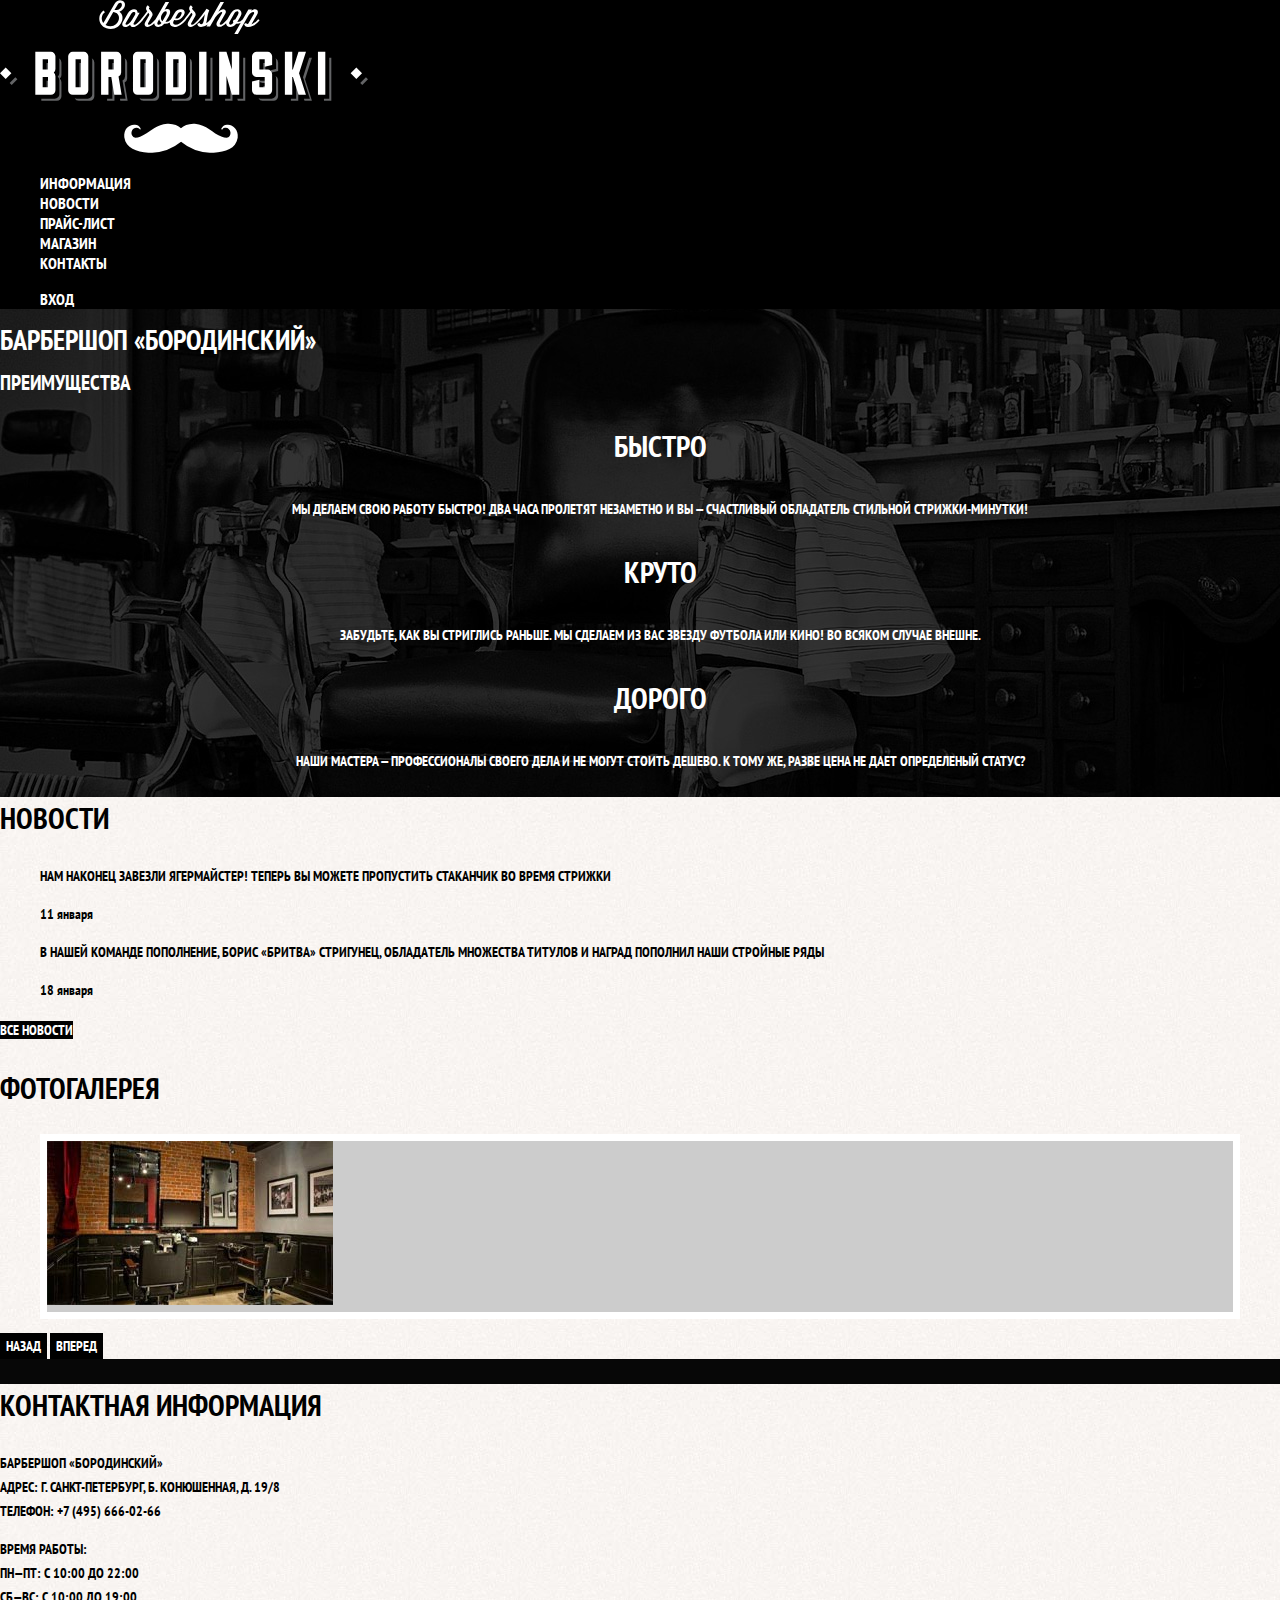
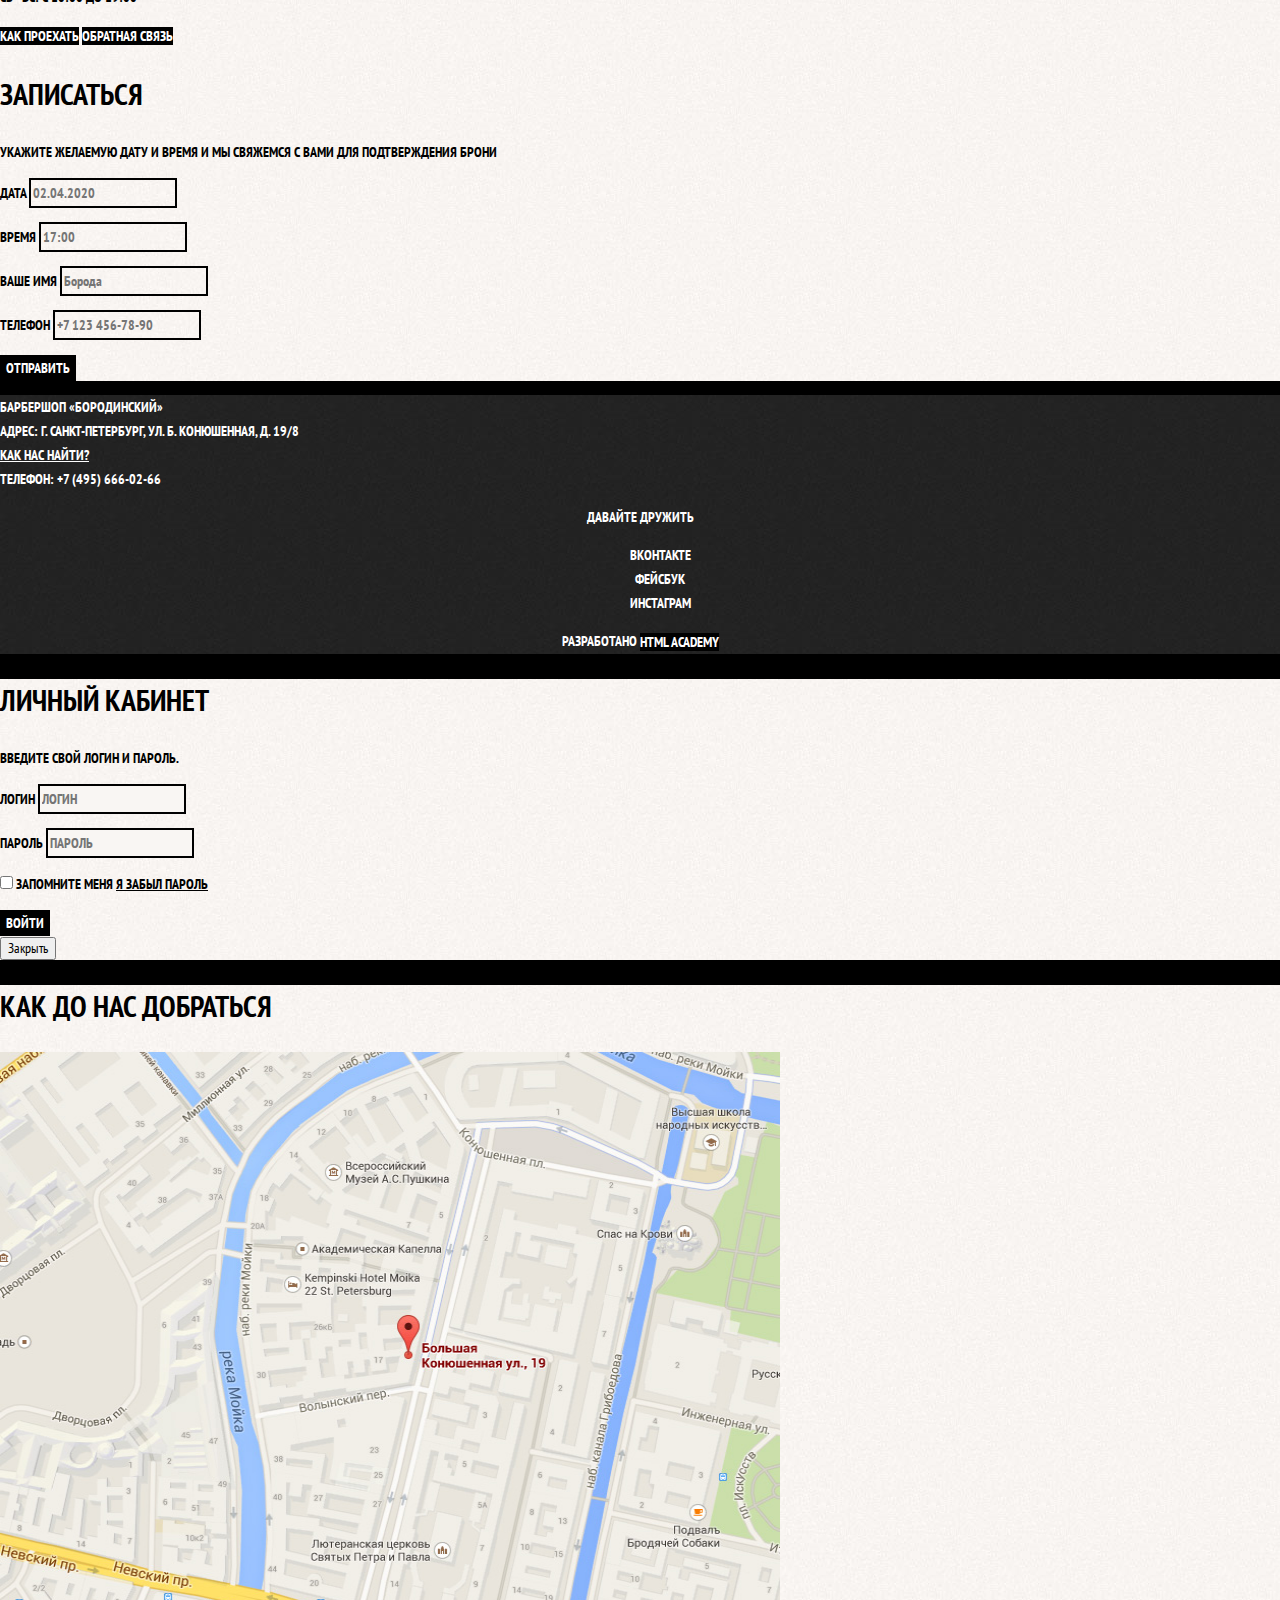
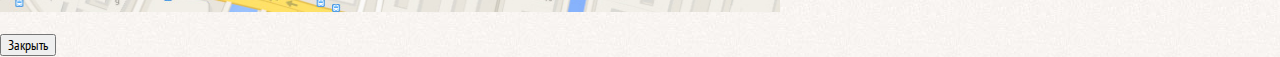
==== index.html @ 9e7d25ff "add styles for catalog & catalog-item" ====
<!DOCTYPE html>
<html lang="en">
<head>
    <meta charset="UTF-8">
    <meta name="viewport" content="width=device-width, initial-scale=1.0">
    <title>Барбершоп «Бородинский»</title>
    <link href="https://fonts.googleapis.com/css?family=PT+Sans+Narrow:400,700&display=swap&subset=cyrillic" rel="stylesheet">
    <link rel="stylesheet" href="css/normalize.css">
    <link rel="stylesheet" href="css/style.css">
</head>
<body>
    <header class="main-header">
        <nav class="main-navigation">
            <a class="main-header-logo">
                <img src="img/index-logo.svg" alt="" width="368" height="153" alt="Логотип барбершопа">
            </a>
            <ul class="site-navigation">
                <li><a href="info.html">Информация</a></li>
                <li><a href="news.html">Новости</a></li>
                <li><a href="price.html">Прайс-лист</a></li>
                <li><a href="catalog.html">Магазин</a></li>
                <li><a href="contacts.html">Контакты</a></li>
            </ul>
            <ul class="user-navigation">
                <li class="login-link">
                    <a href="login.html" class="login-link">Вход</a>
                </li>
            </ul>
        </nav>
    </header>
    <main class="container">

        <h1 class="visually-hidden">Барбершоп «Бородинский»</h1>

        <section class="features">
            <h2 class="visually-hidden">Преимущества</h2>
            <ul class="features-list">
                <li class="feature-item">
                    <h3>Быстро</h3>
                    <p>МЫ ДЕЛАЕМ СВОЮ РАБОТУ БЫСТРО! ДВА ЧАСА ПРОЛЕТЯТ НЕЗАМЕТНО И ВЫ — СЧАСТЛИВЫЙ ОБЛАДАТЕЛЬ СТИЛЬНОЙ СТРИЖКИ-МИНУТКИ!</p>
                </li>
                <li class="feature-item">
                    <h3>Круто</h3>
                    <p>ЗАБУДЬТЕ, КАК ВЫ СТРИГЛИСЬ РАНЬШЕ. МЫ СДЕЛАЕМ ИЗ ВАС ЗВЕЗДУ ФУТБОЛА ИЛИ КИНО! ВО ВСЯКОМ СЛУЧАЕ ВНЕШНЕ.</p>
                </li>
                <li class="feature-item">
                    <h3>Дорого</h3>
                    <p>НАШИ МАСТЕРА — ПРОФЕССИОНАЛЫ СВОЕГО ДЕЛА И НЕ МОГУТ СТОИТЬ ДЕШЕВО. К ТОМУ ЖЕ, РАЗВЕ ЦЕНА НЕ ДАЕТ ОПРЕДЕЛЕНЫЙ СТАТУС?</p>
                </li>
            </ul>
        </section>
        
        <div class="index-columns">
            <section class="news">
                <h2>Новости</h2>
                <ul class="news-list">
                    <li class="news-item">
                        <p>НАМ НАКОНЕЦ ЗАВЕЗЛИ ЯГЕРМАЙСТЕР! ТЕПЕРЬ ВЫ МОЖЕТЕ ПРОПУСТИТЬ СТАКАНЧИК ВО ВРЕМЯ СТРИЖКИ</p>
                        <time datetime="2016-01-11">11 января</time>
                    </li>
                    <li class="news-item">
                        <p>В НАШЕЙ КОМАНДЕ ПОПОЛНЕНИЕ, БОРИС «БРИТВА» СТРИГУНЕЦ, ОБЛАДAТЕЛЬ МНОЖЕСТВА ТИТУЛОВ И НАГРАД ПОПОЛНИЛ НАШИ СТРОЙНЫЕ РЯДЫ</p>
                        <time datetime="2016-01-18">18 января</time>
                    </li>
                </ul>
                <a href="news.html" class="button">Все новости</a>
            </section>

            <section class="gallery">
                <h2>Фотогалерея</h2>
                <figure class="gallery-content">
                    <a href="#"><img src="img/studio.jpg" width="286" height="164" alt="Интерьер"></a>
                </figure>
                <button class="button gallery-button gallery-button-back" type="button">Назад</button>
                <button class="button gallery-button gallery-button-next" type="button">Вперед</button>
            </section>
        </div>
        
        <div class="index-columns">
            <section class="contacts">
                <h2>Контактная информация</h2>
                <p>
                    БАРБЕРШОП «БОРОДИНСКИЙ»<br>
                    АДРЕС: Г. САНКТ-ПЕТЕРБУРГ, Б. КОНЮШЕННАЯ, Д. 19/8<br>
                    ТЕЛЕФОН: +7 (495) 666-02-66
                </p>
                <p>
                    ВРЕМЯ РАБОТЫ:<br>
                    ПН—ПТ: С 10:00 ДО 22:00<br>
                    СБ—ВС: С 10:00 ДО 19:00
                </p>
                <a href="map.html" class="button">Как проехать</a>
                <a href="contacts.html" class="button">Обратная связь</a>
            </section>

            <section class="appointment">
                <h2>Записаться</h2>
                <p class="appointment-info">Укажите желаемую дату и время и мы свяжемся с вами для подтверждения брони</p>
                <form action="https://echo.htmlacademy.ru" class="appointment-form" method="post">
                    <p class="appointment-item">
                        <label for="appointment-date">Дата</label> 
                        <input id="appointment-date" type="text" name="date" value="" placeholder="02.04.2020">
                    </p>
                    <p class="appointment-item">
                        <label for="appointment-time">Время</label>
                        <input id="appointment-time" type="text" name="time" value="" placeholder="17:00">
                    </p>
                    <p class="appointment-item">
                        <label for="appointment-name">Ваше имя</label>
                        <input id="appointment-name" type="text" name="name" value="" placeholder="Борода">
                    </p>
                    <p class="appointment-item">
                        <label for="appointment-phone">Телефон</label>
                        <input id="appointment-phone" type="tel" name="phone" value="" placeholder="+7 123 456-78-90">
                    </p>
                    <button class="button" type="submit">Отправить</button>
                </form>
            </section>
        </div>
    </main>
    <!-- /.container -->
    <footer class="main-footer">
        <p class="footer-contacts">
            БАРБЕРШОП «БОРОДИНСКИЙ»<br>
            АДРЕС: Г. САНКТ-ПЕТЕРБУРГ, УЛ. Б. КОНЮШЕННАЯ, Д. 19/8<br>
            <a href="map.html">КАК НАС НАЙТИ?</a><br>
            ТЕЛЕФОН: +7 (495) 666-02-66
        </p>
        <div class="footer-social">
            <b>Давайте дружить</b>
            <ul>
                <li><a href="#" class="social-button"></a>Вконтакте</li>
                <li><a href="#" class="social-button"></a>Фейсбук</li>
                <li><a href="#" class="social-button"></a>Инстаграм</li>
            </ul>
        </div>
        <p class="footer-copyright">
            <b>Разработано</b>
            <a href="http://htmlacademy.ru" class="button">HTML Academy</a>
        </p>
    </footer>

    <section class="modal modal-login">
        <h2>Личный кабинет</h2>
        <p>Введите свой логин и пароль.</p>
        <form action="https://echo.htmlacademy.ru" class="login-form" method="post">
            <p>
                <label for="user-login" class="visually-hidden">Логин</label>
                <input id="user-login" class="login-icon-user" type="text" name="login" placeholder="Логин">
            </p>
            <p>
                <label for="user-password" class="visually-hidden">Пароль</label>
                <input id="user-password" class="login-icon-password" type="password" name="password" placeholder="Пароль">
            </p>
            <p class="login-password-info">
                <label class="login-checkbox">
                    <input type="checkbox" name="remember" class="visually-hidden">
                    <span class="checkbox-indicator"></span>
                    Запомните меня
                </label>
                <a href="#" class="restore">Я забыл пароль</a>
            </p>
            <button class="button" type="submit">Войти</button>
        </form>
        <button class="modal-close" type="button">Закрыть</button>
    </section>

    <section class="modal modal-map">
        <h2 class="visually-hidden">Как до нас добраться</h2>
        <p>
            <img src="img/map.jpg" width="780" height="560" alt="Офис компании по адресу ул. Большая Конюшенная 19/8, Санкт-Петербург">
        </p>
        <button class="modal-close" type="button">Закрыть</button>
    </section>
</body>
</html>
---- css/style.css ----
body {
    margin: 0;
    padding: 0;

    font-family: "PT Sans Narrow", Arial, sans-serif;
    font-size: 14px;
    line-height: 24px;
    font-weight: 700;
    color: #ffffff;
    text-transform: uppercase;

    background-color: #000000;
    background-image: url("../img/bg.jpg");
    background-position: top center;
    background-repeat: no-repeat;
}

.inner-page {
    color: #000000;

    background-color: #f9f6f3;
    background-image: url("../img/pattern-light.jpg");
    background-position: 0 0;
    background-repeat: repeat;
}

a {
    text-decoration: none;
}

.button {
    font: inherit;

    text-align: center;
    color: #ffffff;
    vertical-align: middle;
    text-transform: uppercase;

    background-color: #000000;
    border: none;
}

.button:hover,
.button:focus,
.button:active {
    background-color: #663d15;
}

.main-navigation {
    font-size: 16px;
    line-height: 20px;
    color: #ffffff;

    background-color: #000000;
}

.site-navigation,
.user-navigation {
    list-style: none;
}

.site-navigation a,
.user-navigation a {
    color: #ffffff;
}

.site-navigation a:hover,
.site-navigation a:focus,
.user-navigation a:hover,
.user-navigation a:focus {
    background-color: #242424;
}

.features-list {
    list-style: none;
}

.feature-item {
    text-align: center;
}

.feature-item h3 {
    font-size: 30px;
    line-height: 42px;
}

.index-columns {
    color: #000000;

    background-color: #f8f5f2;
    background-image: url("../img/pattern-light.jpg");
    background-position: 0 0;
    background-repeat: repeat;
}

.index-columns h2 {
    font-size: 30px;
    line-height: 42px;
}

.news-list {
    list-style: none;
}

.news-item time {
    text-transform: none;
}

.gallery-content {
    background-color: #cccccc;
    border: 7px solid #ffffff;
}

.appointment-item input {
    font: inherit;

    background-color: transparent;
    border: 2px solid #000000;
}

.appointment-item input:focus {
    border-color: #663d15;
}

.page-title {
    font-size: 30px;
    line-height: 42px;
}

.breadcrumbs {
    list-style: none;
}

.breadcrumbs a {
    color: #000000;
}

.breadcrumbs a:hover,
.breadcrumbs a:focus {
    text-decoration: underline;
}

.breadcrumbs-current {
    color: #aba9a7;
}

.filter fieldset {
    border: none;
}

.filter legend {
    font-size: 24px;
    line-height: 30px;
}

.filter ul {
    list-style: none;
    line-height: 18px;
}

.filter-input:hover + label,
.filter-input:focus + label {
    color: #663d15;
}

.filter-input:disabled + label {
    color: #000000;

    opacity: 0.5;
}

.catalog-list {
    list-style: none;
}

.catalog-item {
    background-color: #f8f8f8;
    box-shadow: 0 0 10px rgba(0, 0, 0, 0.1);
}

.catalog-item:hover {
    box-shadow: 0 0 10px rgba(0, 0, 0, 0.2);
}

.catalog-item a {
    color: #000000;
}

.catalog-item h3 {
    font-size: 14px;
    line-height: 18px;
}

.catalog-category {
    text-transform: none;
}

.catalog-item-price b {
    font-size: 14px;
    line-height: 20px;
    text-align: center;

    background-color: #e5e5e5;
}

.catalog-item-price .button {
    line-height: 20px;
    color: #ffffff;
}

.pagination-list {
    list-style: none;
}

.pagination-item a {
    color: #ffffff;

    background-color: #000000;
}

.pagination-item a:hover,
.pagination-item a:focus,
.pagination-item a:active {
    background-color: #663d15;
}

.pagination-item-current a {
    color: #000000;

    background-color: #ffffff;
}

.pagination-item-current a:hover,
.pagination-item-current a:focus,
.pagination-item-current a:active {
    color: #000000;
    
    background-color: #ffffff;
}

.product-photo-preview {
    list-style: none;
}

.product-photo-preview li {
    box-shadow: 0 0 10px 2px rgba(0, 0, 0, 0.1);
}

.product-photo-full {
    box-shadow: rgba(0, 0, 0, 0.1);
}

.product-article {
    text-align: right;
    color: #aeaeae;
}

.product-price b {
    line-height: 20px;
    text-align: center;

    background-color: #e5e5e5;
}

.product-info h3 {
    font-size: 24px;
    line-height: 30px;
}

.product-info ul {
    list-style: none;
}

.main-footer {
    color: #ffffff;

    background-color: #212121;
    background-image: url("../img/pattern-dark.jpg");
    background-position: 0 0;
    background-repeat: repeat;
}

.footer-contacts a {
    color: #ffffff;
    text-decoration: underline;
}

.footer-contacts a:hover,
.footer-contacts a:focus {
    text-decoration: none;
}

.footer-social {
    text-align: center;
}

.footer-social ul {
    list-style: none;
}

.social-button {
    color: #ffffff;
}

.footer-copyright {
    text-align: center;
}

.footer-copyright .button:hover,
.footer-copyright .button:focus {
    color: #000000;

    background-color: #ffffff;
}

.modal {
    color: #000000;

    background-color: #f8f3f0;
    background-image: url("../img/pattern-light.jpg");
    background-position: 0 0;
    background-repeat: repeat;
}

.modal h2 {
    font-size: 30px;
    line-height: 42px;
}

.login-form input[type="text"],
.login-form input[type="password"] {
    font: inherit;
    color: #000000;
    text-transform: uppercase;

    background-color: #f9f6f3;
    border: 2px solid #000000;
}

.login-form input:focus {
    border-color: #663d15;
}

.login-checkbox:hover,
.login-checkbox:focus {
    color: #663d15;
}

.restore {
    color: #000000;
    text-decoration: underline;
}

.restore:hover,
.restore:focus {
    text-decoration: none;
}
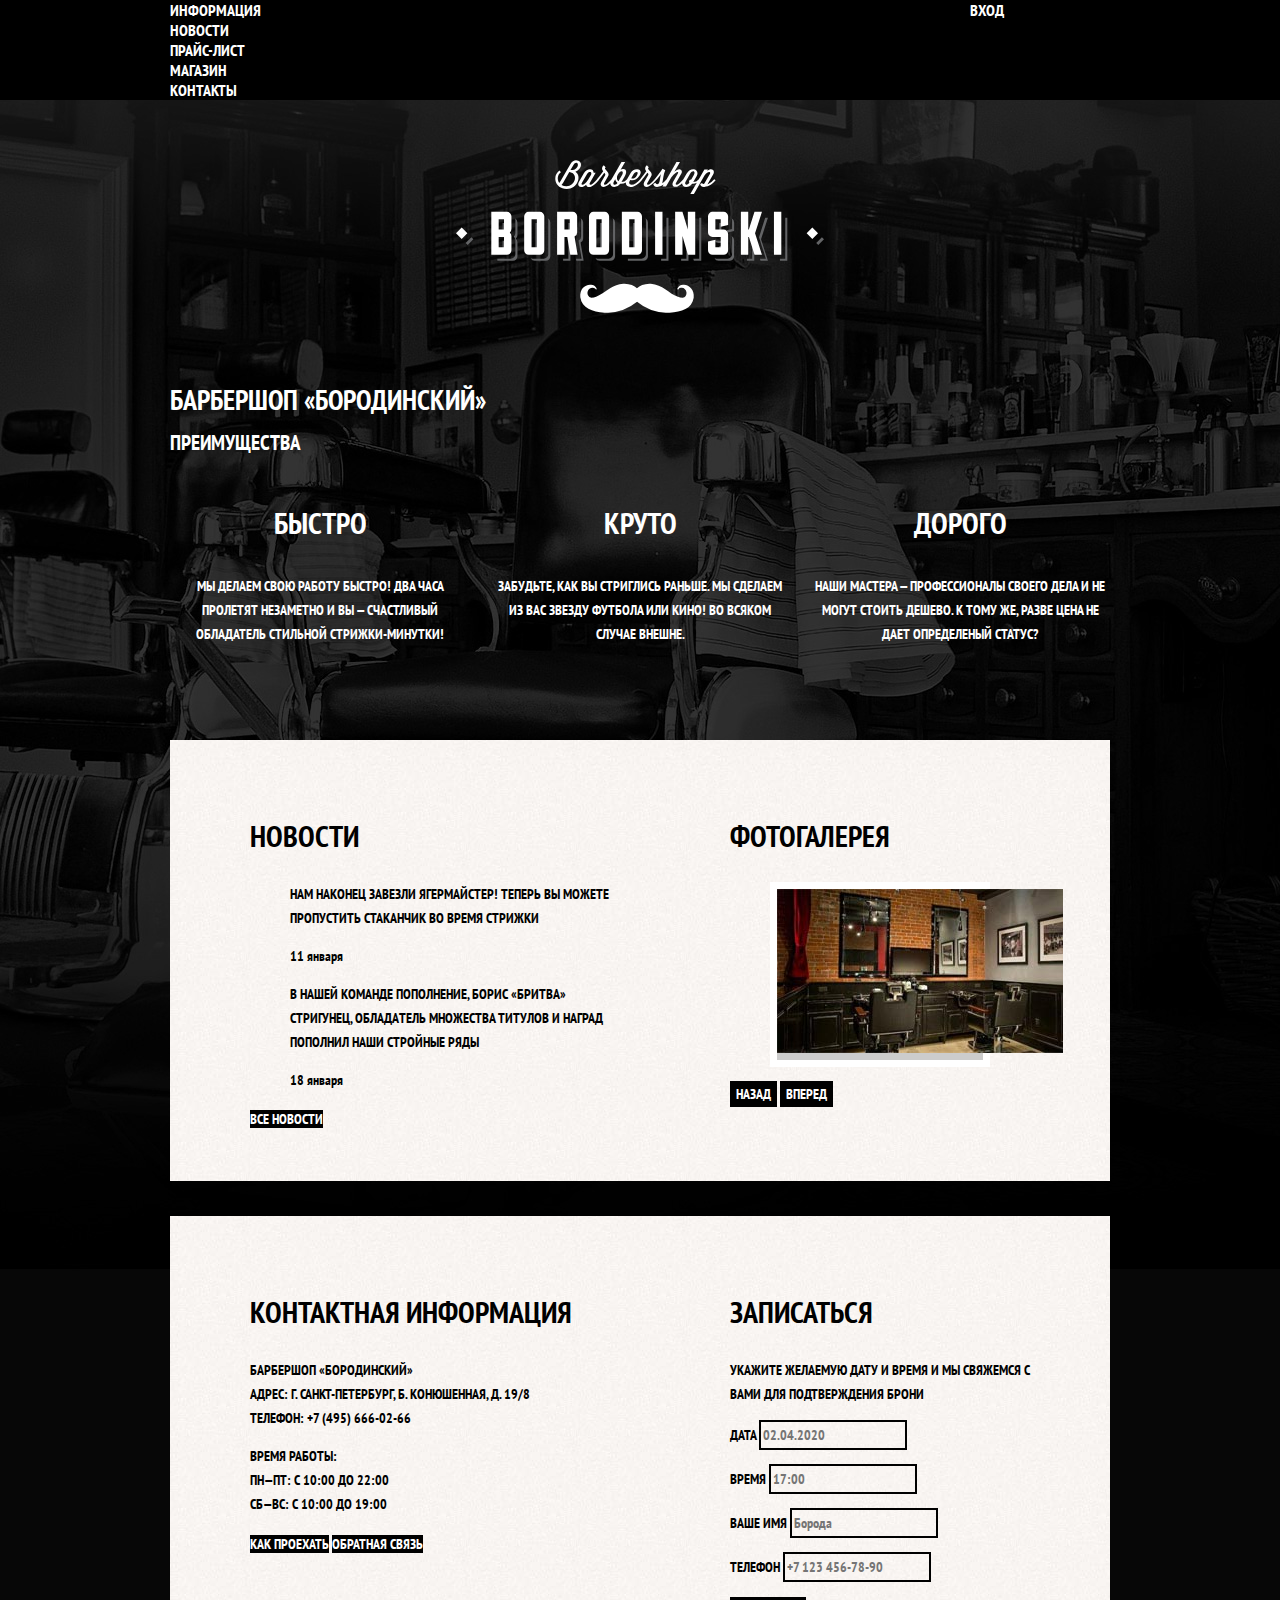
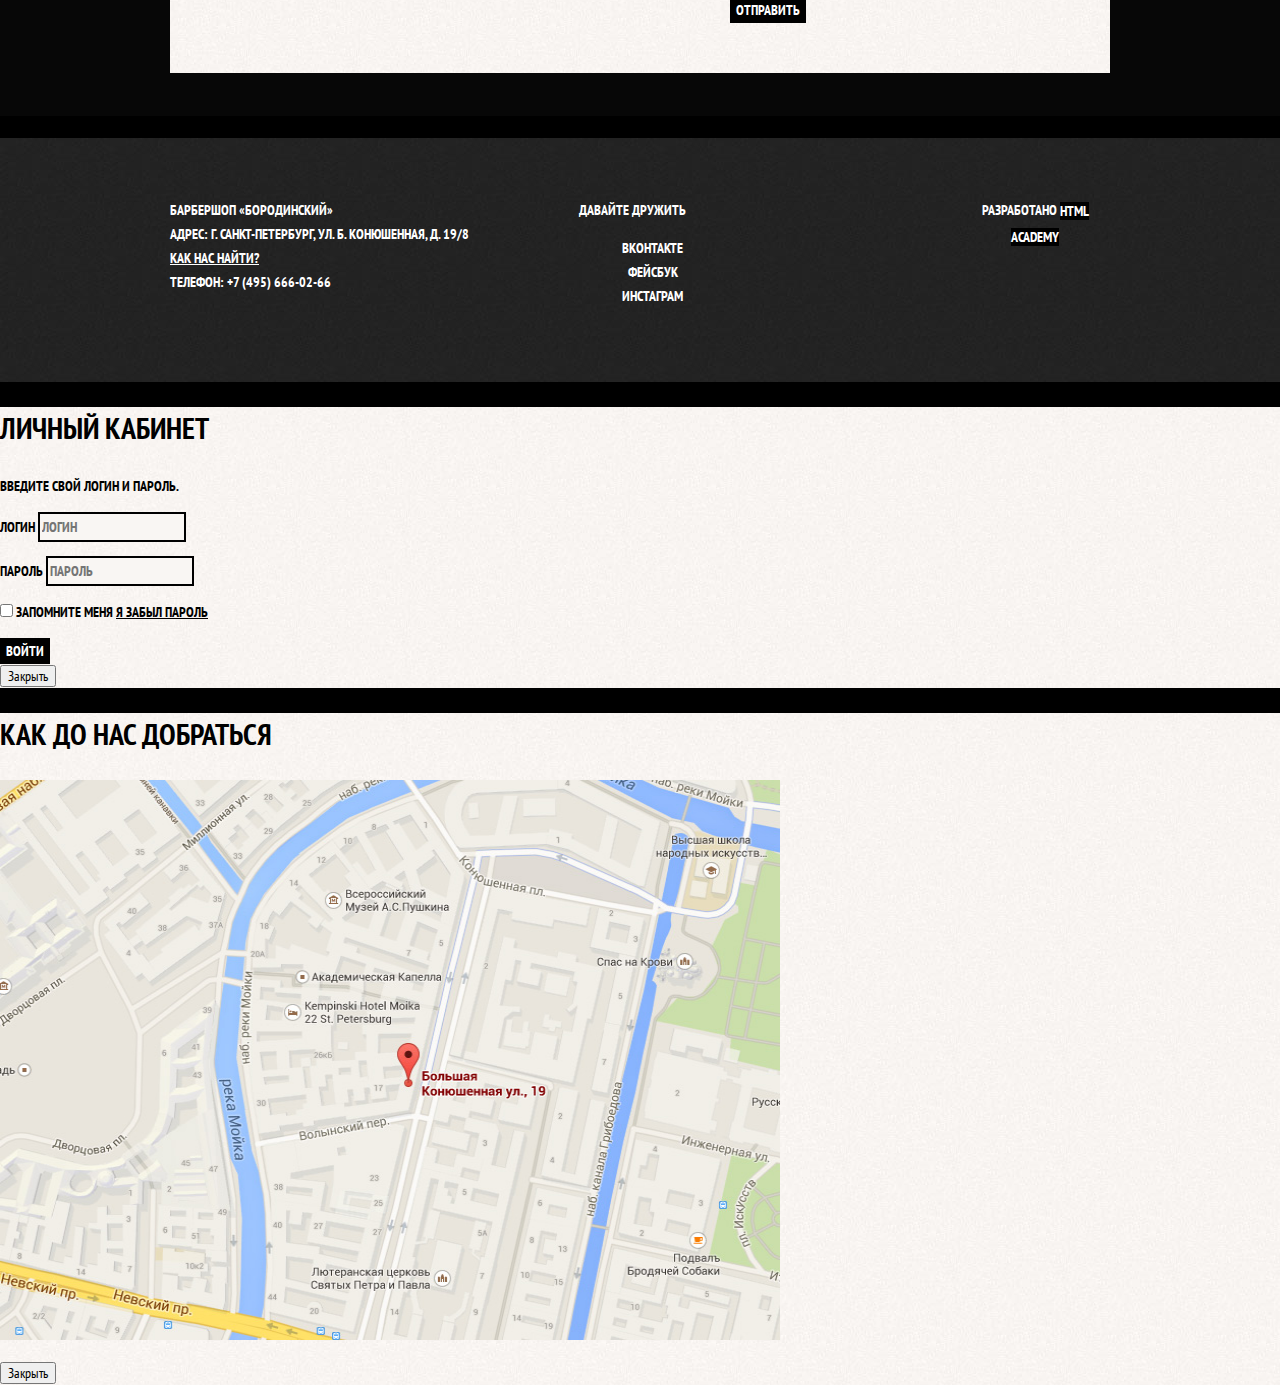
==== commit 915aee8e: "add flex" ====
--- a/index.html
+++ b/index.html
@@ -14,20 +14,25 @@
             <a class="main-header-logo">
                 <img src="img/index-logo.svg" alt="" width="368" height="153" alt="Логотип барбершопа">
             </a>
-            <ul class="site-navigation">
-                <li><a href="info.html">Информация</a></li>
-                <li><a href="news.html">Новости</a></li>
-                <li><a href="price.html">Прайс-лист</a></li>
-                <li><a href="catalog.html">Магазин</a></li>
-                <li><a href="contacts.html">Контакты</a></li>
-            </ul>
-            <ul class="user-navigation">
-                <li class="login-link">
-                    <a href="login.html" class="login-link">Вход</a>
-                </li>
-            </ul>
+            <div class="main-navigation-wrapper">
+                <div class="container">
+                    <ul class="site-navigation">
+                        <li><a href="info.html">Информация</a></li>
+                        <li><a href="news.html">Новости</a></li>
+                        <li><a href="price.html">Прайс-лист</a></li>
+                        <li><a href="catalog.html">Магазин</a></li>
+                        <li><a href="contacts.html">Контакты</a></li>
+                    </ul>
+                    <ul class="user-navigation">
+                        <li class="login-link">
+                            <a href="login.html" class="login-link">Вход</a>
+                        </li>
+                    </ul>
+                </div>
+            </div>
         </nav>
     </header>
+    
     <main class="container">
 
         <h1 class="visually-hidden">Барбершоп «Бородинский»</h1>
@@ -120,24 +125,26 @@
     </main>
     <!-- /.container -->
     <footer class="main-footer">
-        <p class="footer-contacts">
-            БАРБЕРШОП «БОРОДИНСКИЙ»<br>
-            АДРЕС: Г. САНКТ-ПЕТЕРБУРГ, УЛ. Б. КОНЮШЕННАЯ, Д. 19/8<br>
-            <a href="map.html">КАК НАС НАЙТИ?</a><br>
-            ТЕЛЕФОН: +7 (495) 666-02-66
-        </p>
-        <div class="footer-social">
-            <b>Давайте дружить</b>
-            <ul>
-                <li><a href="#" class="social-button"></a>Вконтакте</li>
-                <li><a href="#" class="social-button"></a>Фейсбук</li>
-                <li><a href="#" class="social-button"></a>Инстаграм</li>
-            </ul>
+        <div class="container">
+            <p class="footer-contacts">
+                БАРБЕРШОП «БОРОДИНСКИЙ»<br>
+                АДРЕС: Г. САНКТ-ПЕТЕРБУРГ, УЛ. Б. КОНЮШЕННАЯ, Д. 19/8<br>
+                <a href="map.html">КАК НАС НАЙТИ?</a><br>
+                ТЕЛЕФОН: +7 (495) 666-02-66
+            </p>
+            <div class="footer-social">
+                <b>Давайте дружить</b>
+                <ul>
+                    <li><a href="#" class="social-button"></a>Вконтакте</li>
+                    <li><a href="#" class="social-button"></a>Фейсбук</li>
+                    <li><a href="#" class="social-button"></a>Инстаграм</li>
+                </ul>
+            </div>
+            <p class="footer-copyright">
+                <b>Разработано</b>
+                <a href="http://htmlacademy.ru" class="button">HTML Academy</a>
+            </p>
         </div>
-        <p class="footer-copyright">
-            <b>Разработано</b>
-            <a href="http://htmlacademy.ru" class="button">HTML Academy</a>
-        </p>
     </footer>
 
     <section class="modal modal-login">
--- a/css/style.css
+++ b/css/style.css
@@ -24,6 +24,16 @@
     background-repeat: repeat;
 }
 
+.main-header {
+    margin-bottom: 75px;
+}
+
+.inner-page .main-header {
+    margin-bottom: 50px;
+
+    background-color: #000000;
+}
+
 a {
     text-decoration: none;
 }
@@ -47,16 +57,66 @@
 }
 
 .main-navigation {
+    display: flex;
+    flex-direction: column;
+    align-items: center;
+
     font-size: 16px;
     line-height: 20px;
     color: #ffffff;
 
+    background-color: transparent;
+}
+
+.inner-page .main-navigation {
+    display: flex;
+    align-items: flex-start;
+    flex-direction: row;
+}
+
+.main-header-logo {
+    order: 2;
+    width: 368px;
+    height: 153px;
+}
+
+.inner-page .main-header-logo {
+    order: 0;
+
+    width: 111px;
+    height: 24px;
+    padding: 23px 20px;
+}
+
+.main-navigation-wrapper {
+    width: 100%;
+    margin-bottom: 60px;
+
     background-color: #000000;
+}
+
+.main-navigation-wrapper .container {
+    display: flex;
+    justify-content: space-between;
 }
 
 .site-navigation,
 .user-navigation {
     list-style: none;
+    margin: 0;
+    padding: 0;
+}
+
+.site-navigation {
+    width: 620px;
+}
+
+.user-navigation {
+    width: 140px;
+}
+
+.inner-page .user-navigation {
+    margin-left: auto;
 }
 
 .site-navigation a,
@@ -71,11 +131,27 @@
     background-color: #242424;
 }
 
+.container {
+    width: 940px;
+    margin: 0 auto;
+    padding: 0 10px;
+}
+
+.features {
+    margin-bottom: 80px;
+}
+
 .features-list {
+    display: flex;
+    justify-content: space-between;
+    margin: 0;
+    padding: 0;
+
     list-style: none;
 }
 
 .feature-item {
+    width: 300px;
     text-align: center;
 }
 
@@ -85,6 +161,11 @@
 }
 
 .index-columns {
+    display: flex;
+    justify-content: space-between;
+    padding: 50px 80px;
+    margin-bottom: 35px;
+
     color: #000000;
 
     background-color: #f8f5f2;
@@ -98,12 +179,20 @@
     line-height: 42px;
 }
 
+.news {
+    width: 380px;
+}
+
 .news-list {
     list-style: none;
 }
 
 .news-item time {
     text-transform: none;
+}
+
+.gallery {
+    width: 300px;
 }
 
 .gallery-content {
@@ -111,6 +200,14 @@
     border: 7px solid #ffffff;
 }
 
+.contacts {
+    width: 380px;
+}
+
+.appointment {
+    width: 300px;
+}
+
 .appointment-item input {
     font: inherit;
 
@@ -123,11 +220,19 @@
 }
 
 .page-title {
+    margin: 0;
+    margin-bottom: 15px;
+    padding: 0;
+
     font-size: 30px;
     line-height: 42px;
 }
 
 .breadcrumbs {
+    padding: 0;
+    margin: 0;
+    margin-bottom: 50px;
+
     list-style: none;
 }
 
@@ -144,6 +249,15 @@
     color: #aba9a7;
 }
 
+.catalog-columns {
+    display: flex;
+    justify-content: space-between;
+}
+
+.filters {
+    width: 180px;
+}
+
 .filter fieldset {
     border: none;
 }
@@ -169,13 +283,31 @@
     opacity: 0.5;
 }
 
+.catalog {
+    width: 700px;
+}
+
 .catalog-list {
+    display: flex;
+    flex-wrap: wrap;
+    padding: 0;
+    margin: 0;
+    margin-bottom: 25px;
+
     list-style: none;
 }
 
 .catalog-item {
+    width: 220px;
+    margin-bottom: 20px;
+    margin-right: 20px;
+
     background-color: #f8f8f8;
     box-shadow: 0 0 10px rgba(0, 0, 0, 0.1);
+}
+
+.catalog-item:nth-child(3n) {
+    margin-right: 0;
 }
 
 .catalog-item:hover {
@@ -209,6 +341,9 @@
 }
 
 .pagination-list {
+    padding: 0;
+    margin: 0;
+
     list-style: none;
 }
 
@@ -242,6 +377,10 @@
     list-style: none;
 }
 
+.product-photos {
+    width: 460px;
+}
+
 .product-photo-preview li {
     box-shadow: 0 0 10px 2px rgba(0, 0, 0, 0.1);
 }
@@ -262,6 +401,10 @@
     background-color: #e5e5e5;
 }
 
+.product-info {
+    width: 390px;
+}
+
 .product-info h3 {
     font-size: 24px;
     line-height: 30px;
@@ -272,6 +415,9 @@
 }
 
 .main-footer {
+    margin-top: 65px;
+    padding: 60px 0;
+
     color: #ffffff;
 
     background-color: #212121;
@@ -280,6 +426,20 @@
     background-repeat: repeat;
 }
 
+.inner-page .main-footer {
+    margin-top: 45px;
+}
+
+.main-footer .container {
+    display: flex;
+}
+
+.footer-contacts {
+    width: 320px;
+    margin: 0;
+    margin-right: 70px;
+}
+
 .footer-contacts a {
     color: #ffffff;
     text-decoration: underline;
@@ -291,6 +451,8 @@
 }
 
 .footer-social {
+    width: 145px;
+
     text-align: center;
 }
 
@@ -303,6 +465,9 @@
 }
 
 .footer-copyright {
+    width: 150px;
+    margin: 0;
+    margin-left: auto;
     text-align: center;
 }
 
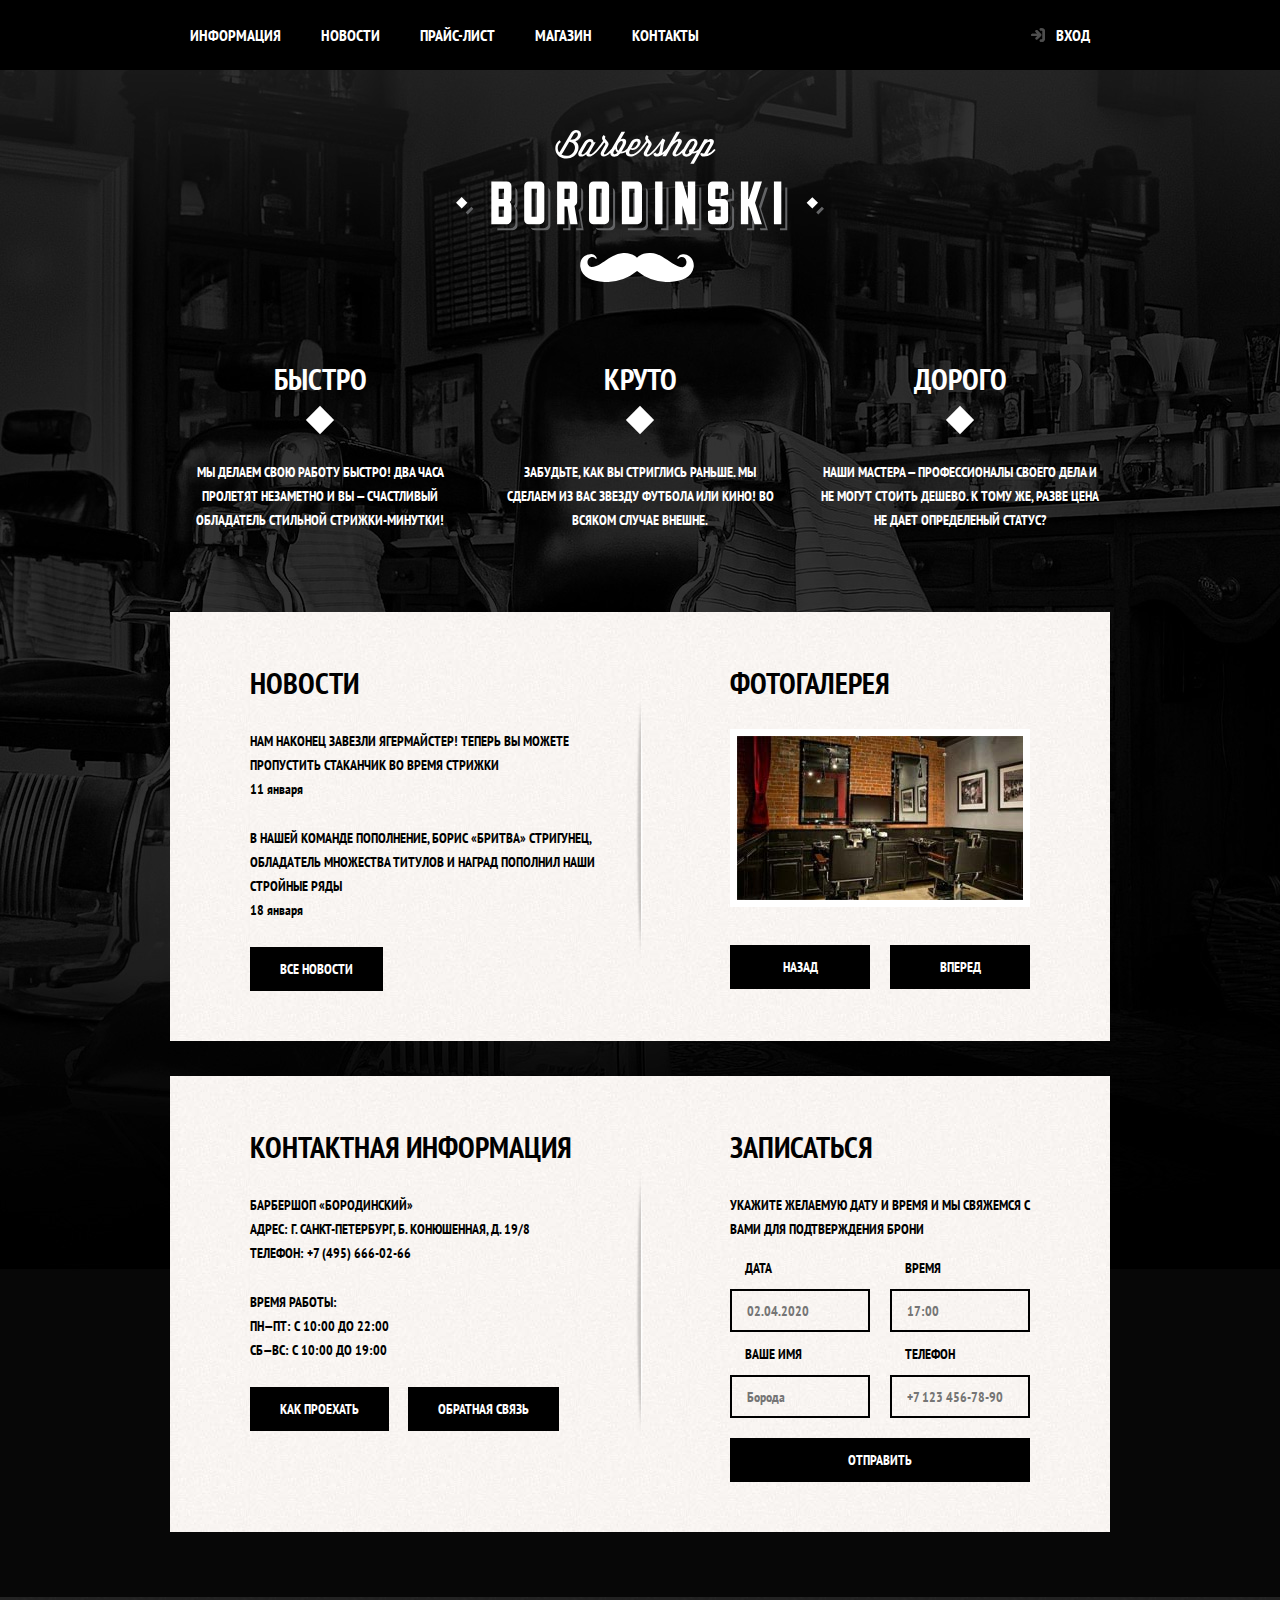
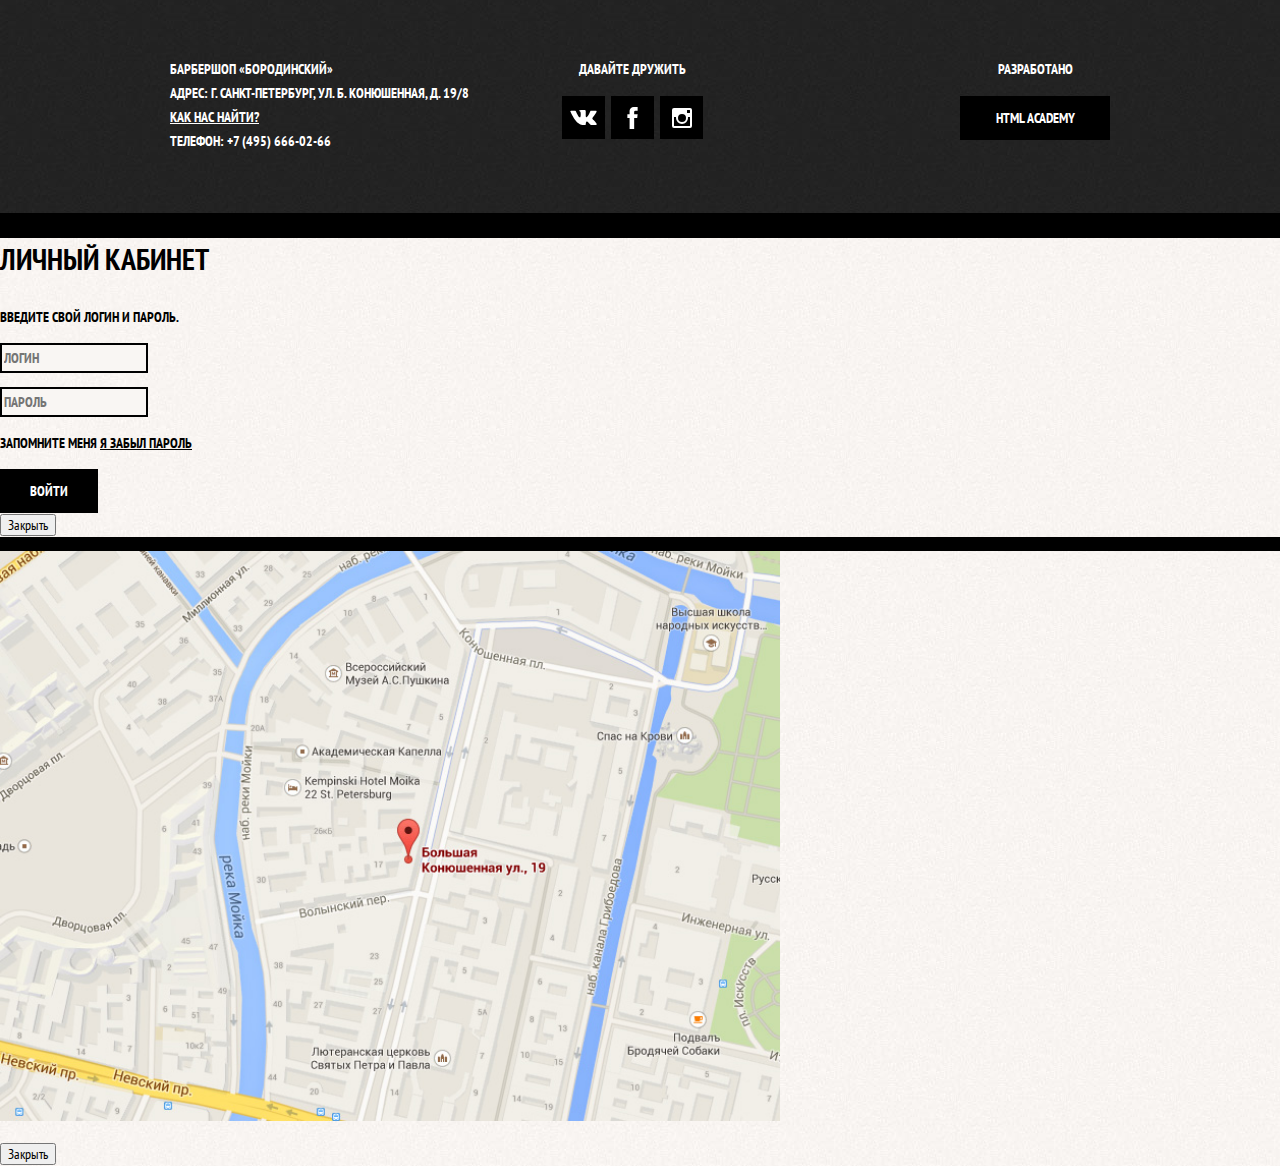
==== commit 59a6135d: "add flex" ====
--- a/index.html
+++ b/index.html
@@ -24,7 +24,7 @@
                         <li><a href="contacts.html">Контакты</a></li>
                     </ul>
                     <ul class="user-navigation">
-                        <li class="login-link">
+                        <li>
                             <a href="login.html" class="login-link">Вход</a>
                         </li>
                     </ul>
@@ -73,11 +73,13 @@
 
             <section class="gallery">
                 <h2>Фотогалерея</h2>
-                <figure class="gallery-content">
-                    <a href="#"><img src="img/studio.jpg" width="286" height="164" alt="Интерьер"></a>
-                </figure>
-                <button class="button gallery-button gallery-button-back" type="button">Назад</button>
-                <button class="button gallery-button gallery-button-next" type="button">Вперед</button>
+                <div class="gallery-container">
+                    <figure class="gallery-content">
+                        <a href="#"><img src="img/studio.jpg" width="286" height="164" alt="Интерьер"></a>
+                    </figure>
+                    <button class="button gallery-button gallery-button-back" type="button">Назад</button>
+                    <button class="button gallery-button gallery-button-next" type="button">Вперед</button>
+                </div>
             </section>
         </div>
         
@@ -123,7 +125,9 @@
             </section>
         </div>
     </main>
+
     <!-- /.container -->
+
     <footer class="main-footer">
         <div class="container">
             <p class="footer-contacts">
@@ -135,9 +139,21 @@
             <div class="footer-social">
                 <b>Давайте дружить</b>
                 <ul>
-                    <li><a href="#" class="social-button"></a>Вконтакте</li>
-                    <li><a href="#" class="social-button"></a>Фейсбук</li>
-                    <li><a href="#" class="social-button"></a>Инстаграм</li>
+                    <li><a href="#" class="social-button"><span class="visually-hidden"> Вконтакте</span><svg
+                                xmlns="http://www.w3.org/2000/svg" width="27" height="15" viewBox="0 0 26.14 14.91">
+                                <path
+                                    d="M26 13.47l-.09-.17a13.55 13.55 0 0 0-2.6-3q-.87-.83-1.1-1.12A1 1 0 0 1 22 8a10.27 10.27 0 0 1 1.22-1.78l.88-1.16q2.35-3.13 2-4L26 .94a.8.8 0 0 0-.4-.22 2.14 2.14 0 0 0-.87 0h-3.92a.51.51 0 0 0-.27 0h-.3a.6.6 0 0 0-.15.14.93.93 0 0 0-.14.24 22.22 22.22 0 0 1-1.46 3.06q-.5.84-.93 1.46a7 7 0 0 1-.71.91 4.94 4.94 0 0 1-.52.47q-.23.18-.35.15l-.23-.05a.9.9 0 0 1-.31-.33 1.49 1.49 0 0 1-.16-.53V1.6a3.14 3.14 0 0 0 0-.62 2.12 2.12 0 0 0-.14-.44.73.73 0 0 0-.28-.33 1.57 1.57 0 0 0-.46-.18A9 9 0 0 0 12.57 0a8.93 8.93 0 0 0-3.25.33 1.83 1.83 0 0 0-.52.41q-.25.3-.07.33a1.67 1.67 0 0 1 1.16.59l.08.16a2.6 2.6 0 0 1 .19.63 6.32 6.32 0 0 1 .12 1 10.59 10.59 0 0 1 0 1.7q-.07.71-.13 1.1a2.21 2.21 0 0 1-.18.64 2.69 2.69 0 0 1-.16.3l-.07.07a1 1 0 0 1-.37.07.86.86 0 0 1-.46-.19 3.27 3.27 0 0 1-.56-.52 7 7 0 0 1-.66-.93q-.37-.6-.76-1.42l-.22-.39q-.2-.38-.56-1.11t-.62-1.43A.9.9 0 0 0 5.2.9h-.07a.93.93 0 0 0-.22-.16A1.44 1.44 0 0 0 4.6.65L.87.68A1 1 0 0 0 .1.94L0 1a.44.44 0 0 0 0 .22 1.08 1.08 0 0 0 .08.37Q.9 3.53 1.86 5.31t1.66 2.87Q4.23 9.27 5 10.24t1 1.24l.37.41.34.33a8.06 8.06 0 0 0 1 .78 16.34 16.34 0 0 0 1.4.9 7.6 7.6 0 0 0 1.79.72 6.19 6.19 0 0 0 2 .22h1.57a1.08 1.08 0 0 0 .72-.3l.05-.07a.9.9 0 0 0 .1-.25 1.38 1.38 0 0 0 0-.37 4.48 4.48 0 0 1 .09-1.05 2.77 2.77 0 0 1 .23-.71 1.74 1.74 0 0 1 .29-.4 1.19 1.19 0 0 1 .23-.2h.11a.86.86 0 0 1 .77.21 4.52 4.52 0 0 1 .83.79q.39.47.93 1.05a6.41 6.41 0 0 0 1 .87l.27.16a3.31 3.31 0 0 0 .71.3 1.53 1.53 0 0 0 .76.07l3.48-.05a1.58 1.58 0 0 0 .8-.17.68.68 0 0 0 .34-.37 1.06 1.06 0 0 0 0-.46 1.71 1.71 0 0 0-.1-.36z"
+                                    fill="#fff" /></svg></a></li>
+                    <li><a href="#" class="social-button"><span class="visually-hidden">Фейсбук</span><svg
+                                xmlns="http://www.w3.org/2000/svg" width="19" height="22" viewBox="0 0 10.15 21.74">
+                                <path
+                                    d="M3.34 1.12A4.77 4.77 0 0 1 6.53 0h3.61v3.81H7.81a1.07 1.07 0 0 0-1.09.83v2.55h3.42c-.08 1.23-.24 2.45-.41 3.67h-3v10.87H2.21V10.86H0V7.21h2.19V3.66a3.83 3.83 0 0 1 1.15-2.54z"
+                                    fill="#fff" /></svg></a></li>
+                    <li><a href="#" class="social-button"><span class="visually-hidden">Инстаграм</span><svg
+                                xmlns="http://www.w3.org/2000/svg" width="20" height="20" viewBox="0 0 20 20">
+                                <path
+                                    d="M18 0H2a2 2 0 0 0-2 2v16a2 2 0 0 0 2 2h16a2 2 0 0 0 2-2V2a2 2 0 0 0-2-2zm-8 6a4 4 0 1 1-4 4 4 4 0 0 1 4-4zM2.5 18a.47.47 0 0 1-.5-.5V9h2.1a3.4 3.4 0 0 0-.1 1 6 6 0 1 0 12 0 3.4 3.4 0 0 0-.1-1H18v8.5a.47.47 0 0 1-.5.5zM18 4.5a.47.47 0 0 1-.5.5h-2a.47.47 0 0 1-.5-.5v-2a.47.47 0 0 1 .5-.5h2a.47.47 0 0 1 .5.5z"
+                                    fill="#fff" /></svg></a></li>
                 </ul>
             </div>
             <p class="footer-copyright">
--- a/css/style.css
+++ b/css/style.css
@@ -1,4 +1,5 @@
 body {
+    min-width: 960px;
     margin: 0;
     padding: 0;
 
@@ -15,6 +16,33 @@
     background-repeat: no-repeat;
 }
 
+a {
+    text-decoration: none;
+}
+
+img {
+    max-width: 100%;
+    height: auto;
+}
+
+.visually-hidden:not(:focus):not(:active),
+input[type="checkbox"].visually-hidden,
+input[type="radio"].visually-hidden {
+    position: absolute;
+
+    width: 1px;
+    height: 1px;
+    margin: -1px;
+    border: 0;
+    padding: 0;
+
+    white-space: nowrap;
+
+    clip-path: inset(100%);
+    clip: rect(0 0 0 0);
+    overflow: hidden;
+}
+
 .inner-page {
     color: #000000;
 
@@ -34,13 +62,12 @@
     background-color: #000000;
 }
 
-a {
-    text-decoration: none;
-}
-
 .button {
+    display: inline-block;
+    margin-right: 16px;
+    padding: 10px 30px;
+
     font: inherit;
-
     text-align: center;
     color: #ffffff;
     vertical-align: middle;
@@ -56,6 +83,13 @@
     background-color: #663d15;
 }
 
+.button.disabled,
+.button:disabled {
+    cursor: default;
+    opacity: 0.5;
+    background-color: #000000;
+}
+
 .main-navigation {
     display: flex;
     flex-direction: column;
@@ -108,11 +142,14 @@
 }
 
 .site-navigation {
+    display: flex;
+    flex-wrap: wrap;
     width: 620px;
 }
 
 .user-navigation {
-    width: 140px;
+    display: flex;
+    max-width: 140px;
 }
 
 .inner-page .user-navigation {
@@ -121,6 +158,9 @@
 
 .site-navigation a,
 .user-navigation a {
+    display: block;
+    padding: 25px 20px;
+
     color: #ffffff;
 }
 
@@ -131,6 +171,34 @@
     background-color: #242424;
 }
 
+.user-navigation .login-link {
+    position: relative;
+    padding-left: 50px;
+}
+
+.login-link::before {
+    content: "";
+
+    position: absolute;
+    top: 27px;
+    left: 24px;
+
+    width: 16px;
+    height: 18px;
+
+    background-image: url("../img/login.svg");
+    background-repeat: no-repeat;
+    background-position: 0 0;
+
+    opacity: 0.3;
+}
+
+.login-link:hover::before,
+.login-link:focus::before,
+.login-link:active::before {
+    opacity: 1;
+}
+
 .container {
     width: 940px;
     margin: 0 auto;
@@ -156,8 +224,33 @@
 }
 
 .feature-item h3 {
+    position: relative;
+
+    margin: 0;
+    margin-bottom: 60px;
+
     font-size: 30px;
     line-height: 42px;
+}
+
+.feature-item h3::after {
+    content: "";
+
+    position: absolute;
+    bottom: -30px;
+    left: 50%;
+
+    width: 20px;
+    height: 20px;
+    margin-left: -10px;
+
+    background-color: #ffffff;
+
+    transform: rotate(45deg);
+}
+
+.feature-item p {
+    margin: 0 10px;
 }
 
 .index-columns {
@@ -169,12 +262,17 @@
     color: #000000;
 
     background-color: #f8f5f2;
-    background-image: url("../img/pattern-light.jpg");
-    background-position: 0 0;
-    background-repeat: repeat;
+    background-image: 
+        url("../img/line.png"),
+        url("../img/pattern-light.jpg");
+    background-position: center, 0 0;
+    background-repeat: no-repeat, repeat;
 }
 
 .index-columns h2 {
+    margin: 0;
+    margin-bottom: 25px;
+
     font-size: 30px;
     line-height: 42px;
 }
@@ -184,7 +282,19 @@
 }
 
 .news-list {
+    margin: 0;
+    margin-bottom: 25px;
+    padding: 0;
+
     list-style: none;
+}
+
+.news-item {
+    margin-bottom: 25px;
+}
+
+.news-item p {
+    margin: 0;
 }
 
 .news-item time {
@@ -195,20 +305,85 @@
     width: 300px;
 }
 
+.gallery-container {
+    position: relative;
+
+    height: 260px;
+}
+
 .gallery-content {
+    height: 164px;
+    margin: 0;
+
     background-color: #cccccc;
     border: 7px solid #ffffff;
 }
 
+.gallery-content img {
+    width: 286px;
+    height: 164px;
+}
+
+.gallery-button {
+    box-sizing: border-box;
+    position: absolute;
+    bottom: 0;
+
+    width: 140px;
+    margin: 0;
+}
+
+.gallery-button-back {
+    left: 0;
+}
+
+.gallery-button-next {
+    right: 0;
+}
+
 .contacts {
     width: 380px;
 }
 
+.contacts p {
+    margin: 0;
+    margin-bottom: 25px;
+}
+
 .appointment {
     width: 300px;
 }
 
+.appointment-info {
+    margin: 0;
+    margin-bottom: 15px;
+}
+
+.appointment-form {
+    display: flex;
+    flex-wrap: wrap;
+    justify-content: space-between;
+}
+
+.appointment-item {
+    width: 140px;
+    margin: 0;
+    margin-bottom: 10px;
+}
+
+.appointment-item label {
+    display: block;
+    margin-bottom: 9px;
+    margin-left: 15px;
+}
+
 .appointment-item input {
+    box-sizing: border-box;
+    width: 140px;
+    padding-top: 8px;
+    padding-left: 15px;
+    padding-right: 15px;
+    padding-bottom: 7px;
     font: inherit;
 
     background-color: transparent;
@@ -219,6 +394,12 @@
     border-color: #663d15;
 }
 
+.appointment .button {
+    width: 100%;
+    margin-top: 10px;
+    margin-right: 0;
+}
+
 .page-title {
     margin: 0;
     margin-bottom: 15px;
@@ -229,11 +410,39 @@
 }
 
 .breadcrumbs {
+    display: flex;
+    justify-content: flex-start;
+    flex-wrap: wrap;
     padding: 0;
     margin: 0;
     margin-bottom: 50px;
 
     list-style: none;
+}
+
+.breadcrumbs li {
+    position: relative;
+
+    margin-right: 42px;
+}
+
+.breadcrumbs li:last-child {
+    margin-right: 0;
+}
+
+.breadcrumbs li::after {
+    content: "";
+
+    position: absolute;
+    top: 7px;
+    right: -25px;
+
+    width: 8px;
+    height: 8px;
+
+    background-color: #000000;
+
+    transform: rotate(45deg);
 }
 
 .breadcrumbs a {
@@ -249,6 +458,10 @@
     color: #aba9a7;
 }
 
+.breadcrumbs-current::after {
+    display: none;
+}
+
 .catalog-columns {
     display: flex;
     justify-content: space-between;
@@ -259,17 +472,43 @@
 }
 
 .filter fieldset {
+    padding: 0;
+    margin: 0;
+    margin-bottom: 30px; 
     border: none;
 }
 
+.filter fieldset:first-child {
+    margin-bottom: 35px;
+}
+
 .filter legend {
+    margin-bottom: 26px;
+
     font-size: 24px;
     line-height: 30px;
 }
 
 .filter ul {
+    padding: 0;
+    margin: 0;
+
     list-style: none;
     line-height: 18px;
+}
+
+.filter-option {
+    margin-bottom: 19px;
+    padding-left: 45px;
+}
+
+.filter-option label {
+    position: relative;
+
+    display: block;
+
+    cursor: pointer;
+    user-select: none;
 }
 
 .filter-input:hover + label,
@@ -277,10 +516,65 @@
     color: #663d15;
 }
 
+.filter-input-checkbox + label::before {
+    content: "";
+    position: absolute;
+    left: -42px;
+    top: 0;
+
+    width: 16px;
+    height: 16px;
+
+    border: 2px solid #000000;
+}
+
+.filter-input-checkbox:checked + label::after {
+    content: "";
+
+    position: absolute;
+    top: 4px;
+    left: -38px;
+
+    width: 12px;
+    height: 12px;
+
+    background-image: url(../img/cross.svg);
+    background-repeat: no-repeat;
+    background-position: 0 0;
+}
+
+.filter-input-radio + label::before {
+    content: "";
+
+    position: absolute;
+    left: -42px;
+    top: -1px;
+
+    width: 16px;
+    height: 16px;
+
+    border: 2px solid #000000;
+    border-radius: 50%;
+}
+
 .filter-input:disabled + label {
     color: #000000;
 
     opacity: 0.5;
+}
+
+.filter-input-radio:checked + label::after {
+    content: "";
+
+    position: absolute;
+    top: 5px;
+    left: -36px;
+
+    width: 8px;
+    height: 8px;
+
+    background-color: #000000;
+    border-radius: 50%;
 }
 
 .catalog {
@@ -315,19 +609,45 @@
 }
 
 .catalog-item a {
+    display: flex;
+    flex-direction: column;
+
     color: #000000;
 }
 
 .catalog-item h3 {
+    order: 1;
+    margin-top: 17px;
+    margin-bottom: 12px;
+    margin-left: 16px;
+    margin-right: 15px;
+
     font-size: 14px;
     line-height: 18px;
 }
 
 .catalog-category {
+    display: block;
+
     text-transform: none;
 }
 
+.catalog-item-image {
+    width: 220px;
+    height: 165px;
+    margin: 0;  
+}
+
+.catalog-item-price {
+    display: flex;
+    margin: 15px;
+    margin-top: 0;
+}
+
 .catalog-item-price b {
+    width: 112px;
+    padding: 13px 25px 11px;
+
     font-size: 14px;
     line-height: 20px;
     text-align: center;
@@ -336,18 +656,35 @@
 }
 
 .catalog-item-price .button {
+    width: 50px;
+    padding: 13px 18px 11px;
+    margin-right: 0;
+
     line-height: 20px;
     color: #ffffff;
 }
 
 .pagination-list {
+    display: flex;
+    flex-wrap: wrap;
+
     padding: 0;
     margin: 0;
 
     list-style: none;
 }
 
+.pagination-item {
+    margin-right: 5px;
+}
+
+.pagination-item:last-child {
+    margin-right: 0;
+}
+
 .pagination-item a {
+    display: block;
+    padding: 10px 19px;
     color: #ffffff;
 
     background-color: #000000;
@@ -374,6 +711,10 @@
 }
 
 .product-photo-preview {
+    display: flex;
+    padding: 0;
+    margin: 0;
+
     list-style: none;
 }
 
@@ -382,11 +723,35 @@
 }
 
 .product-photo-preview li {
+    width: 140px;
+    height: 149px;
+    margin-right: 20px;
+
     box-shadow: 0 0 10px 2px rgba(0, 0, 0, 0.1);
 }
 
+.product-photo-preview li:nth-child(3n) {
+    margin-right: 0;
+}
+
 .product-photo-full {
+    width: 460px;
+    height: 498px;
+    margin: 0;
+    margin-bottom: 20px;
+
     box-shadow: rgba(0, 0, 0, 0.1);
+}
+
+.product-description {
+    display: flex;
+    justify-content: space-between;
+    padding-right: 10px;
+    margin-bottom: 20px;
+}
+
+.product-description p {
+    width: 200px;
 }
 
 .product-article {
@@ -395,23 +760,77 @@
 }
 
 .product-price b {
+    width: 112px;
+    padding-top: 13px;
+    padding-left: 36px;
+    padding-right: 36px;
+    padding-bottom: 11px;
+
     line-height: 20px;
     text-align: center;
 
     background-color: #e5e5e5;
+
+    box-sizing: border-box;
+}
+
+.product-price .button {
+    padding-left: 17px;
+    padding-right: 17px;
 }
 
 .product-info {
     width: 390px;
+    padding-top: 23px;
+}
+
+.product-info {
+    margin: 0;
 }
 
 .product-info h3 {
+    margin: 0;
+    margin-bottom: 27px;
+
     font-size: 24px;
     line-height: 30px;
 }
 
+.product-info .product-text {
+    margin-bottom: 35px;
+}
+
+.product-info .product-price {
+    display: flex;
+    margin-bottom: 63px;
+}
+
 .product-info ul {
+    margin: 0;
+    padding: 0;
+
     list-style: none;
+}
+
+.product-info li {
+    position: relative;
+
+    padding-left: 23px;
+}
+
+.product-info li::before {
+    content: "";
+
+    position: absolute;
+    top: 7px;
+    left: 2px;
+
+    width: 8px;
+    height: 8px;
+
+    background-color: #000000;
+
+    transform: rotate(45deg);
 }
 
 .main-footer {
@@ -457,11 +876,39 @@
 }
 
 .footer-social ul {
+    display: flex;
+    flex-wrap: wrap;
+    justify-content: space-between;
+    width: 141px;
+    margin: 0 auto;
+    padding: 0;
+
     list-style: none;
 }
 
+.footer-social b {
+    display: block;
+    margin-bottom: 15px;
+}
+
 .social-button {
-    color: #ffffff;
+    display: flex;
+    align-items: center;
+    justify-content: center;
+    width: 43px;
+    height: 43px;
+
+    background-color: #000000;
+}
+
+.social-button:hover,
+.social-button:focus {
+    background-color: #ffffff;
+}
+
+.social-button:hover path,
+.social-button:focus path {
+    fill: #000000;
 }
 
 .footer-copyright {
@@ -469,6 +916,16 @@
     margin: 0;
     margin-left: auto;
     text-align: center;
+}
+
+.footer-copyright .button {
+    display: block;
+    margin-right: 0;
+}
+
+.footer-copyright b {
+    display: block;
+    margin-bottom: 15px;
 }
 
 .footer-copyright .button:hover,
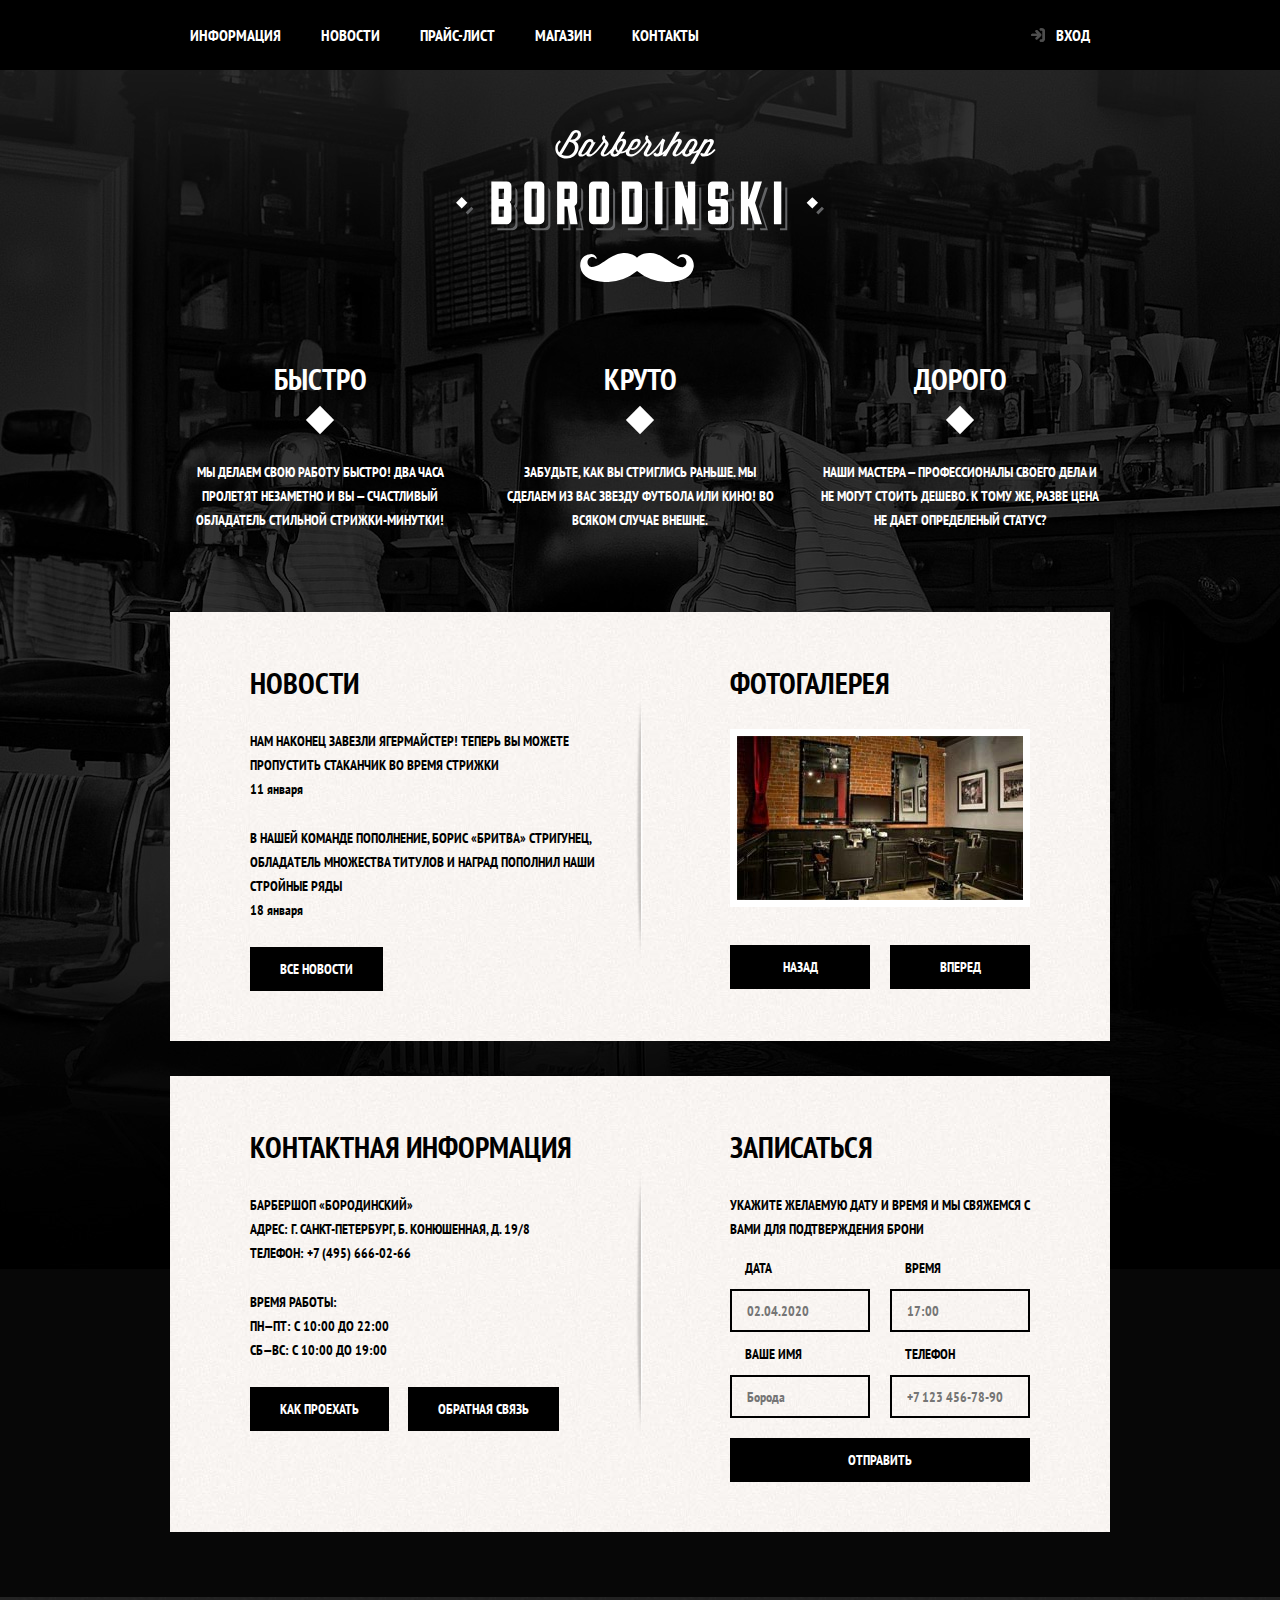
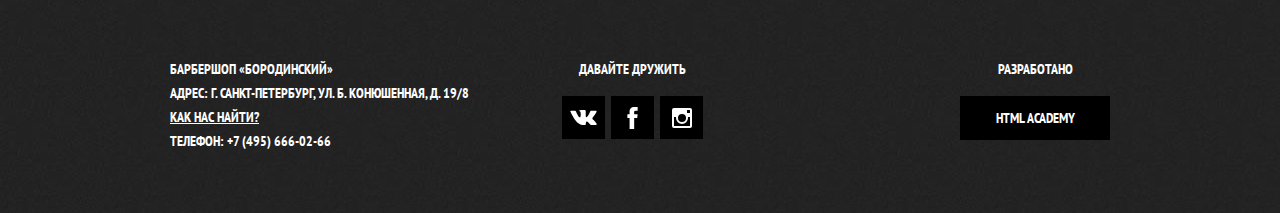
==== commit d8b97248: "add price and modal style" ====
--- a/index.html
+++ b/index.html
@@ -165,7 +165,7 @@
 
     <section class="modal modal-login">
         <h2>Личный кабинет</h2>
-        <p>Введите свой логин и пароль.</p>
+        <p class="modal-description">Введите свой логин и пароль.</p>
         <form action="https://echo.htmlacademy.ru" class="login-form" method="post">
             <p>
                 <label for="user-login" class="visually-hidden">Логин</label>
@@ -175,7 +175,7 @@
                 <label for="user-password" class="visually-hidden">Пароль</label>
                 <input id="user-password" class="login-icon-password" type="password" name="password" placeholder="Пароль">
             </p>
-            <p class="login-password-info">
+            <p class="login-help">
                 <label class="login-checkbox">
                     <input type="checkbox" name="remember" class="visually-hidden">
                     <span class="checkbox-indicator"></span>
@@ -191,9 +191,10 @@
     <section class="modal modal-map">
         <h2 class="visually-hidden">Как до нас добраться</h2>
         <p>
-            <img src="img/map.jpg" width="780" height="560" alt="Офис компании по адресу ул. Большая Конюшенная 19/8, Санкт-Петербург">
+            <img src="img/map.jpg" width="766" height="561" alt="Офис компании по адресу ул. Большая Конюшенная 19/8, Санкт-Петербург">
         </p>
         <button class="modal-close" type="button">Закрыть</button>
     </section>
+    <!-- <div class="modal-overlay"></div> -->
 </body>
 </html>--- a/css/style.css
+++ b/css/style.css
@@ -124,6 +124,7 @@
 
 .main-navigation-wrapper {
     width: 100%;
+    min-height: 70px;
     margin-bottom: 60px;
 
     background-color: #000000;
@@ -169,6 +170,27 @@
 .user-navigation a:hover,
 .user-navigation a:focus {
     background-color: #242424;
+}
+
+.site-navigation-current {
+    position: relative;
+}
+
+.site-navigation-current a:not([href]) {
+    background-color: #000000;
+}
+
+.site-navigation-current::after {
+    content: "";
+
+    position: absolute;
+    right: 20px;
+    bottom: 0;
+    left: 20px;
+
+    height: 5px;
+
+    background-color: #ffffff;
 }
 
 .user-navigation .login-link {
@@ -833,6 +855,151 @@
     transform: rotate(45deg);
 }
 
+.inner-content {
+    margin-bottom: 75px;
+}
+
+.inner-content h2 {
+    margin-top: 60px;
+    margin-bottom: 30px;
+
+    font-size: 24px;
+    line-height: 30px;
+}
+
+.inner-content h3 {
+    margin-top: 60px;
+    margin-bottom: 30px;
+
+    font-size: 20px;
+    line-height: 24px;
+}
+
+.inner-content h2 + h3 {
+    margin-top: 30px;
+}
+
+.inner-content p {
+    margin: 14px 0;
+}
+
+.inner-content table {
+    border-collapse: collapse;
+}
+
+.inner-content td {
+    padding: 10px 15px;
+
+    border: 2px solid #000000;
+}
+
+.inner-content .big-heading {
+    display: flex;
+    align-items: center;
+
+    margin-top: 55px;
+    margin-bottom: 65px;
+
+    font-size: 48px;
+    line-height: 48px;
+    text-align: center;
+}
+
+.big-heading::before,
+.big-heading::after {
+    content: "";
+
+    flex-grow: 1;
+    flex-shrink: 0;
+
+    width: 50px;
+    height: 2px;
+
+    background: #000000;
+}
+
+.big-heading::before {
+    margin-right: 25px;
+}
+
+.big-heading::after {
+    margin-left: 25px;
+}
+
+.custom-list-1 {
+    margin: 14px 0;
+    padding: 0;
+
+    list-style: none;
+}
+
+.custom-list-1 li {
+    position: relative;
+
+    margin-bottom: 15px;
+    padding-left: 20px;
+}
+
+.custom-list-1 li::before {
+    content: "";
+
+    position: absolute;
+    top: 8px;
+    left: 0;
+
+    width: 8px;
+    height: 8px;
+
+    background-color: #000000;
+    transform: rotate(45deg);
+}
+
+.custom-table-1 {
+    width: 100%;
+}
+
+.custom-table-1 td {
+    width: 50%;
+}
+
+.custom-table-1 td:last-child {
+    text-align: center;
+}
+
+.inner-columns {
+    display: flex;
+    justify-content: space-between;
+    flex-wrap: wrap;
+
+    margin: 60px 0;
+}
+
+.inner-column-left,
+.inner-column-right {
+    width: 460px;
+}
+
+.inner-column-left *:first-child,
+.inner-column-right *:first-child {
+    margin-top: 0;
+}
+
+.inner-column-left *:last-child,
+.inner-column-right *:last-child {
+    margin-bottom: 0;
+}
+
+.inner-columns > h2:first-child {
+    width: 100%;
+    margin-top: 0;
+    /* margin-right: 460px;
+    margin-right: calc(100% - 460px); */
+}
+
+.short-text {
+    padding-right: 80px;
+}
+
 .main-footer {
     margin-top: 65px;
     padding: 60px 0;
@@ -935,22 +1102,108 @@
     background-color: #ffffff;
 }
 
+/* Всплывающая форма */
+
 .modal {
+    position: fixed;
+
+    display: none;
+
     color: #000000;
 
     background-color: #f8f3f0;
     background-image: url("../img/pattern-light.jpg");
     background-position: 0 0;
     background-repeat: repeat;
-}
-
-.modal h2 {
+    box-shadow: 0 30px 50px rgba(0, 0, 0, 0.7);
+
+    z-index: 2;
+}
+
+.modal-overlay {
+    position: fixed;
+    top: 0;
+    left: 0;
+
+    width: 100%;
+    height: 100%;
+
+    background: rgba(0, 0, 0, 0.5);
+    z-index: 1;
+}
+
+.modal-login {
+    top: 120px;
+    left: 50%;
+
+    width: 300px;
+    margin-left: -230px;
+    padding: 50px 80px;
+}
+
+.modal-close {
+    position: absolute;
+    top: 0;
+    right: -34px;
+
+    width: 22px;
+    height: 22px;
+
+    font-size: 0;
+
+    background-color: transparent;
+    border: 0;
+
+    cursor: pointer;
+}
+
+.modal-close::before,
+.modal-close::after {
+    content: "";
+
+    position: absolute;
+    top: 10px;
+    left: 2px;
+
+    width: 19px;
+    height: 3px;
+
+    background-color: #d0d0d0;
+}
+
+.modal-close::before {
+    transform: rotate(45deg);
+}
+
+.modal-close::after {
+    transform: rotate(-45deg);
+}
+
+.modal-login h2 {
+    margin: 0;
+    margin-bottom: 20px;
+
     font-size: 30px;
     line-height: 42px;
 }
 
+.modal-description {
+    margin: 0;
+    margin-bottom: 10px;
+}
+
+.login-form p {
+    margin: 0;
+    margin-bottom: 10px;
+}
+
 .login-form input[type="text"],
 .login-form input[type="password"] {
+    box-sizing: border-box;
+    width: 300px;
+    padding: 10px 15px;
+    padding-right: 40px;
+
     font: inherit;
     color: #000000;
     text-transform: uppercase;
@@ -963,11 +1216,77 @@
     border-color: #663d15;
 }
 
+.login-form .login-help {
+    display: flex;
+    flex-wrap: wrap;
+    justify-content: space-between;
+    margin: 15px 0;
+}
+
+.login-icon-user {
+    background-image: url("../img/user.svg");
+    background-position: 270px center;
+    background-repeat: no-repeat;
+}
+
+.login-icon-password {
+    background-image: url("../img/lock.svg");
+    background-position: 270px center;
+    background-repeat: no-repeat;
+}
+
+.login-checkbox {
+    position: relative;
+
+    padding-left: 30px;
+    
+    cursor: pointer;
+}
+
 .login-checkbox:hover,
 .login-checkbox:focus {
     color: #663d15;
 }
 
+.login-checkbox input[type="checkbox"] + .checkbox-indicator {
+    position: absolute;
+    top: 0;
+    left: 0;
+
+    width: 17px;
+    height: 17px;
+
+    border: 2px solid #000000;
+}
+
+.login-checkbox input[type="checkbox"]:focus + .checkbox-indicator {
+    border-color: #663d15;
+    outline: thin dotted;
+    outline: 5px auto -webkit-focus-ring-color;
+}
+
+.login-checkbox input[type="checkbox"]:checked + .checkbox-indicator::before,
+.login-checkbox input[type="checkbox"]:checked + .checkbox-indicator::after {
+    content: "";
+
+    position: absolute;
+    top: 8px;
+    left: 1px;
+
+    width: 15px;
+    height: 2px;
+    
+    background-color: #000000;
+}
+
+.login-checkbox input[type="checkbox"]:checked + .checkbox-indicator::before {
+    transform: rotate(45deg);
+}
+
+.login-checkbox input[type="checkbox"]:checked + .checkbox-indicator::after {
+    transform: rotate(-45deg);
+}
+
 .restore {
     color: #000000;
     text-decoration: underline;
@@ -976,4 +1295,25 @@
 .restore:hover,
 .restore:focus {
     text-decoration: none;
+}
+
+.login-form .button {
+    width: 100%;
+    margin-right: 0;
+}
+
+.modal-map {
+    top: 50%;
+    left: 50%;
+
+    width: 766px;
+    height: 561px;
+    margin-top: -280px;
+    margin-left: -390px;
+
+    border: 7px solid white;
+}
+
+.modal-map p {
+    margin: 0;
 }